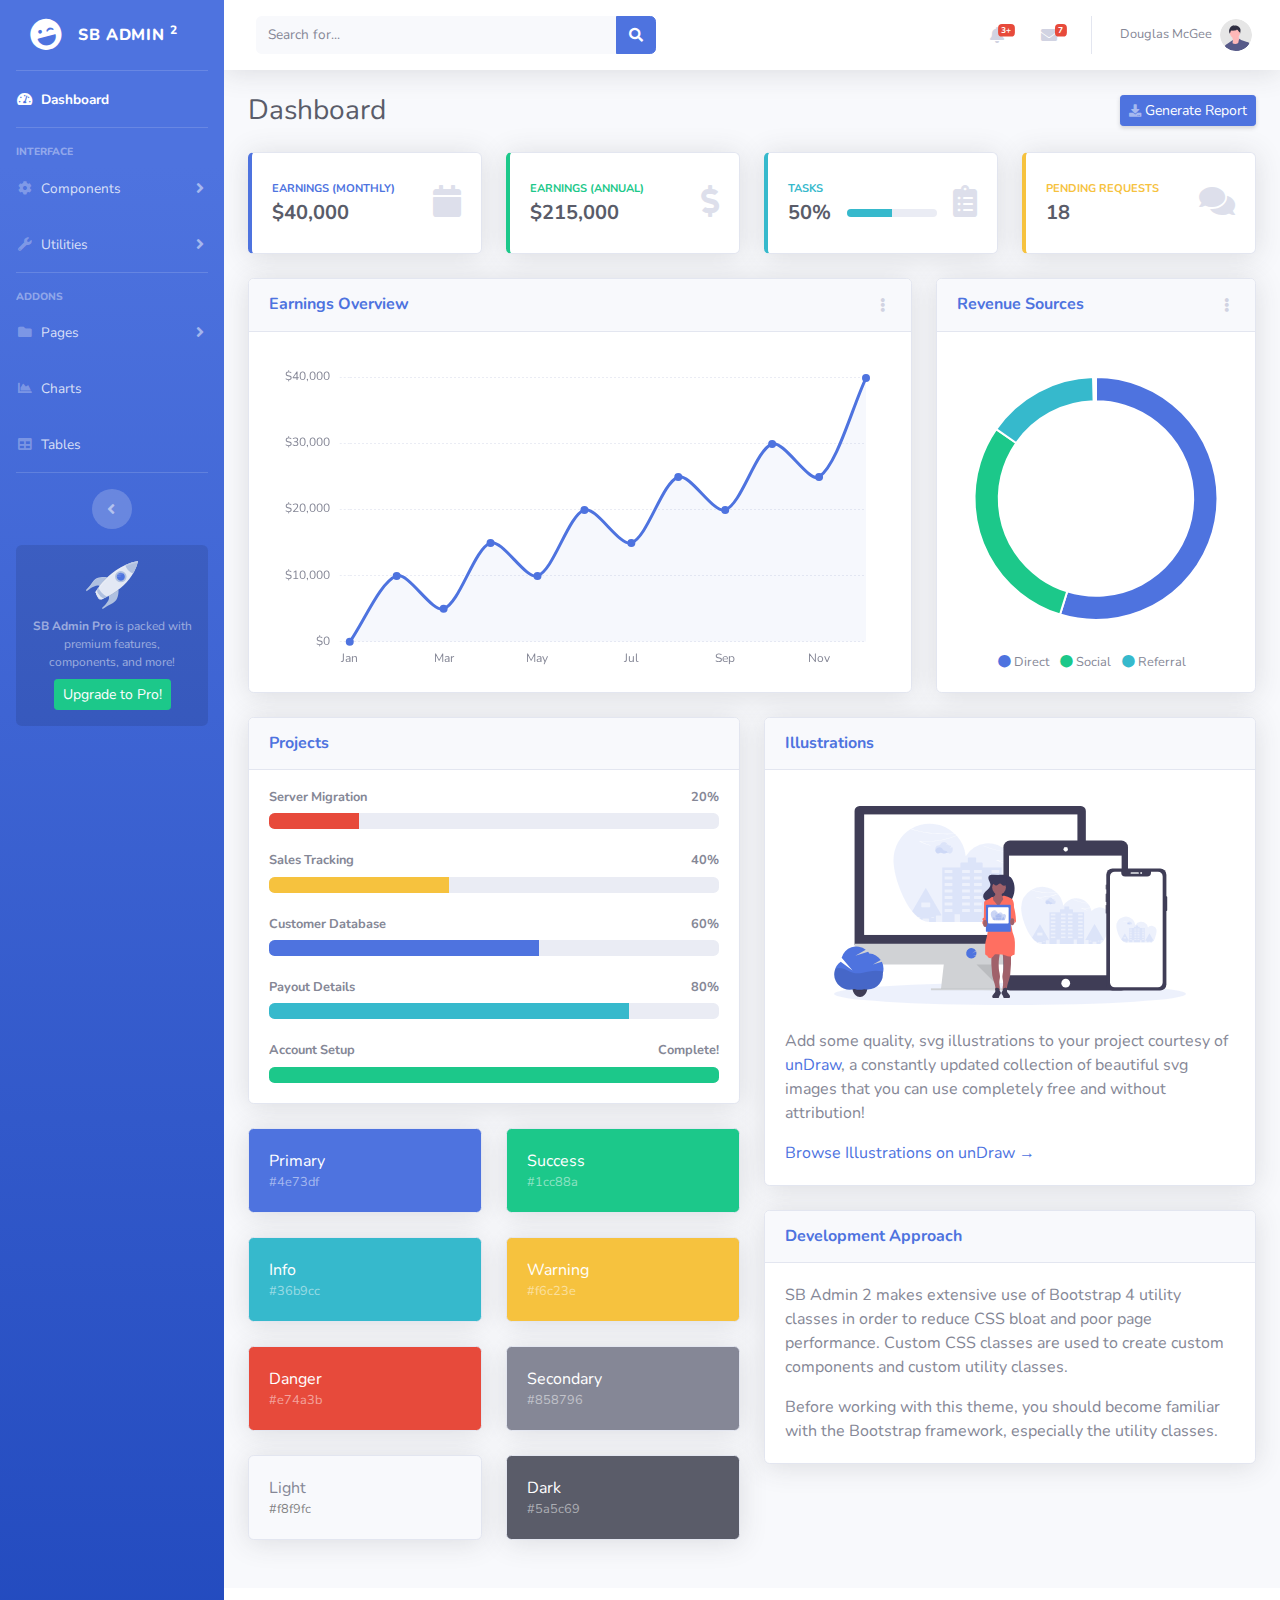
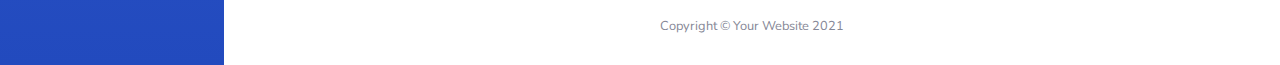
==== index.html @ 67a19951 "admin bhp" ====
<!DOCTYPE html>
<html lang="en">

<head>

    <meta charset="utf-8">
    <meta http-equiv="X-UA-Compatible" content="IE=edge">
    <meta name="viewport" content="width=device-width, initial-scale=1, shrink-to-fit=no">
    <meta name="description" content="">
    <meta name="author" content="">

    <title>Admin BHP - Dashboard</title>

    <!-- Custom fonts for this template-->
    <link href="vendor/fontawesome-free/css/all.min.css" rel="stylesheet" type="text/css">
    <link
        href="https://fonts.googleapis.com/css?family=Nunito:200,200i,300,300i,400,400i,600,600i,700,700i,800,800i,900,900i"
        rel="stylesheet">

    <!-- Custom styles for this template-->
    <link href="css/sb-admin-2.min.css" rel="stylesheet">

</head>

<body id="page-top">

    <!-- Page Wrapper -->
    <div id="wrapper">

        <!-- Sidebar -->
        <ul class="navbar-nav bg-gradient-primary sidebar sidebar-dark accordion" id="accordionSidebar">

            <!-- Sidebar - Brand -->
            <a class="sidebar-brand d-flex align-items-center justify-content-center" href="index.html">
                <div class="sidebar-brand-icon rotate-n-15">
                    <i class="fas fa-laugh-wink"></i>
                </div>
                <div class="sidebar-brand-text mx-3">SB Admin <sup>2</sup></div>
            </a>

            <!-- Divider -->
            <hr class="sidebar-divider my-0">

            <!-- Nav Item - Dashboard -->
            <li class="nav-item active">
                <a class="nav-link" href="index.html">
                    <i class="fas fa-fw fa-tachometer-alt"></i>
                    <span>Dashboard</span></a>
            </li>

            <!-- Divider -->
            <hr class="sidebar-divider">

            <!-- Heading -->
            <div class="sidebar-heading">
                Interface
            </div>

            <!-- Nav Item - Pages Collapse Menu -->
            <li class="nav-item">
                <a class="nav-link collapsed" href="#" data-toggle="collapse" data-target="#collapseTwo"
                    aria-expanded="true" aria-controls="collapseTwo">
                    <i class="fas fa-fw fa-cog"></i>
                    <span>Components</span>
                </a>
                <div id="collapseTwo" class="collapse" aria-labelledby="headingTwo" data-parent="#accordionSidebar">
                    <div class="bg-white py-2 collapse-inner rounded">
                        <h6 class="collapse-header">Custom Components:</h6>
                        <a class="collapse-item" href="buttons.html">Buttons</a>
                        <a class="collapse-item" href="cards.html">Cards</a>
                    </div>
                </div>
            </li>

            <!-- Nav Item - Utilities Collapse Menu -->
            <li class="nav-item">
                <a class="nav-link collapsed" href="#" data-toggle="collapse" data-target="#collapseUtilities"
                    aria-expanded="true" aria-controls="collapseUtilities">
                    <i class="fas fa-fw fa-wrench"></i>
                    <span>Utilities</span>
                </a>
                <div id="collapseUtilities" class="collapse" aria-labelledby="headingUtilities"
                    data-parent="#accordionSidebar">
                    <div class="bg-white py-2 collapse-inner rounded">
                        <h6 class="collapse-header">Custom Utilities:</h6>
                        <a class="collapse-item" href="utilities-color.html">Colors</a>
                        <a class="collapse-item" href="utilities-border.html">Borders</a>
                        <a class="collapse-item" href="utilities-animation.html">Animations</a>
                        <a class="collapse-item" href="utilities-other.html">Other</a>
                    </div>
                </div>
            </li>

            <!-- Divider -->
            <hr class="sidebar-divider">

            <!-- Heading -->
            <div class="sidebar-heading">
                Addons
            </div>

            <!-- Nav Item - Pages Collapse Menu -->
            <li class="nav-item">
                <a class="nav-link collapsed" href="#" data-toggle="collapse" data-target="#collapsePages"
                    aria-expanded="true" aria-controls="collapsePages">
                    <i class="fas fa-fw fa-folder"></i>
                    <span>Pages</span>
                </a>
                <div id="collapsePages" class="collapse" aria-labelledby="headingPages" data-parent="#accordionSidebar">
                    <div class="bg-white py-2 collapse-inner rounded">
                        <h6 class="collapse-header">Login Screens:</h6>
                        <a class="collapse-item" href="login.html">Login</a>
                        <a class="collapse-item" href="register.html">Register</a>
                        <a class="collapse-item" href="forgot-password.html">Forgot Password</a>
                        <div class="collapse-divider"></div>
                        <h6 class="collapse-header">Other Pages:</h6>
                        <a class="collapse-item" href="404.html">404 Page</a>
                        <a class="collapse-item" href="blank.html">Blank Page</a>
                    </div>
                </div>
            </li>

            <!-- Nav Item - Charts -->
            <li class="nav-item">
                <a class="nav-link" href="charts.html">
                    <i class="fas fa-fw fa-chart-area"></i>
                    <span>Charts</span></a>
            </li>

            <!-- Nav Item - Tables -->
            <li class="nav-item">
                <a class="nav-link" href="tables.html">
                    <i class="fas fa-fw fa-table"></i>
                    <span>Tables</span></a>
            </li>

            <!-- Divider -->
            <hr class="sidebar-divider d-none d-md-block">

            <!-- Sidebar Toggler (Sidebar) -->
            <div class="text-center d-none d-md-inline">
                <button class="rounded-circle border-0" id="sidebarToggle"></button>
            </div>

            <!-- Sidebar Message -->
            <div class="sidebar-card d-none d-lg-flex">
                <img class="sidebar-card-illustration mb-2" src="img/undraw_rocket.svg" alt="...">
                <p class="text-center mb-2"><strong>SB Admin Pro</strong> is packed with premium features, components, and more!</p>
                <a class="btn btn-success btn-sm" href="https://startbootstrap.com/theme/sb-admin-pro">Upgrade to Pro!</a>
            </div>

        </ul>
        <!-- End of Sidebar -->

        <!-- Content Wrapper -->
        <div id="content-wrapper" class="d-flex flex-column">

            <!-- Main Content -->
            <div id="content">

                <!-- Topbar -->
                <nav class="navbar navbar-expand navbar-light bg-white topbar mb-4 static-top shadow">

                    <!-- Sidebar Toggle (Topbar) -->
                    <button id="sidebarToggleTop" class="btn btn-link d-md-none rounded-circle mr-3">
                        <i class="fa fa-bars"></i>
                    </button>

                    <!-- Topbar Search -->
                    <form
                        class="d-none d-sm-inline-block form-inline mr-auto ml-md-3 my-2 my-md-0 mw-100 navbar-search">
                        <div class="input-group">
                            <input type="text" class="form-control bg-light border-0 small" placeholder="Search for..."
                                aria-label="Search" aria-describedby="basic-addon2">
                            <div class="input-group-append">
                                <button class="btn btn-primary" type="button">
                                    <i class="fas fa-search fa-sm"></i>
                                </button>
                            </div>
                        </div>
                    </form>

                    <!-- Topbar Navbar -->
                    <ul class="navbar-nav ml-auto">

                        <!-- Nav Item - Search Dropdown (Visible Only XS) -->
                        <li class="nav-item dropdown no-arrow d-sm-none">
                            <a class="nav-link dropdown-toggle" href="#" id="searchDropdown" role="button"
                                data-toggle="dropdown" aria-haspopup="true" aria-expanded="false">
                                <i class="fas fa-search fa-fw"></i>
                            </a>
                            <!-- Dropdown - Messages -->
                            <div class="dropdown-menu dropdown-menu-right p-3 shadow animated--grow-in"
                                aria-labelledby="searchDropdown">
                                <form class="form-inline mr-auto w-100 navbar-search">
                                    <div class="input-group">
                                        <input type="text" class="form-control bg-light border-0 small"
                                            placeholder="Search for..." aria-label="Search"
                                            aria-describedby="basic-addon2">
                                        <div class="input-group-append">
                                            <button class="btn btn-primary" type="button">
                                                <i class="fas fa-search fa-sm"></i>
                                            </button>
                                        </div>
                                    </div>
                                </form>
                            </div>
                        </li>

                        <!-- Nav Item - Alerts -->
                        <li class="nav-item dropdown no-arrow mx-1">
                            <a class="nav-link dropdown-toggle" href="#" id="alertsDropdown" role="button"
                                data-toggle="dropdown" aria-haspopup="true" aria-expanded="false">
                                <i class="fas fa-bell fa-fw"></i>
                                <!-- Counter - Alerts -->
                                <span class="badge badge-danger badge-counter">3+</span>
                            </a>
                            <!-- Dropdown - Alerts -->
                            <div class="dropdown-list dropdown-menu dropdown-menu-right shadow animated--grow-in"
                                aria-labelledby="alertsDropdown">
                                <h6 class="dropdown-header">
                                    Alerts Center
                                </h6>
                                <a class="dropdown-item d-flex align-items-center" href="#">
                                    <div class="mr-3">
                                        <div class="icon-circle bg-primary">
                                            <i class="fas fa-file-alt text-white"></i>
                                        </div>
                                    </div>
                                    <div>
                                        <div class="small text-gray-500">December 12, 2019</div>
                                        <span class="font-weight-bold">A new monthly report is ready to download!</span>
                                    </div>
                                </a>
                                <a class="dropdown-item d-flex align-items-center" href="#">
                                    <div class="mr-3">
                                        <div class="icon-circle bg-success">
                                            <i class="fas fa-donate text-white"></i>
                                        </div>
                                    </div>
                                    <div>
                                        <div class="small text-gray-500">December 7, 2019</div>
                                        $290.29 has been deposited into your account!
                                    </div>
                                </a>
                                <a class="dropdown-item d-flex align-items-center" href="#">
                                    <div class="mr-3">
                                        <div class="icon-circle bg-warning">
                                            <i class="fas fa-exclamation-triangle text-white"></i>
                                        </div>
                                    </div>
                                    <div>
                                        <div class="small text-gray-500">December 2, 2019</div>
                                        Spending Alert: We've noticed unusually high spending for your account.
                                    </div>
                                </a>
                                <a class="dropdown-item text-center small text-gray-500" href="#">Show All Alerts</a>
                            </div>
                        </li>

                        <!-- Nav Item - Messages -->
                        <li class="nav-item dropdown no-arrow mx-1">
                            <a class="nav-link dropdown-toggle" href="#" id="messagesDropdown" role="button"
                                data-toggle="dropdown" aria-haspopup="true" aria-expanded="false">
                                <i class="fas fa-envelope fa-fw"></i>
                                <!-- Counter - Messages -->
                                <span class="badge badge-danger badge-counter">7</span>
                            </a>
                            <!-- Dropdown - Messages -->
                            <div class="dropdown-list dropdown-menu dropdown-menu-right shadow animated--grow-in"
                                aria-labelledby="messagesDropdown">
                                <h6 class="dropdown-header">
                                    Message Center
                                </h6>
                                <a class="dropdown-item d-flex align-items-center" href="#">
                                    <div class="dropdown-list-image mr-3">
                                        <img class="rounded-circle" src="img/undraw_profile_1.svg"
                                            alt="...">
                                        <div class="status-indicator bg-success"></div>
                                    </div>
                                    <div class="font-weight-bold">
                                        <div class="text-truncate">Hi there! I am wondering if you can help me with a
                                            problem I've been having.</div>
                                        <div class="small text-gray-500">Emily Fowler · 58m</div>
                                    </div>
                                </a>
                                <a class="dropdown-item d-flex align-items-center" href="#">
                                    <div class="dropdown-list-image mr-3">
                                        <img class="rounded-circle" src="img/undraw_profile_2.svg"
                                            alt="...">
                                        <div class="status-indicator"></div>
                                    </div>
                                    <div>
                                        <div class="text-truncate">I have the photos that you ordered last month, how
                                            would you like them sent to you?</div>
                                        <div class="small text-gray-500">Jae Chun · 1d</div>
                                    </div>
                                </a>
                                <a class="dropdown-item d-flex align-items-center" href="#">
                                    <div class="dropdown-list-image mr-3">
                                        <img class="rounded-circle" src="img/undraw_profile_3.svg"
                                            alt="...">
                                        <div class="status-indicator bg-warning"></div>
                                    </div>
                                    <div>
                                        <div class="text-truncate">Last month's report looks great, I am very happy with
                                            the progress so far, keep up the good work!</div>
                                        <div class="small text-gray-500">Morgan Alvarez · 2d</div>
                                    </div>
                                </a>
                                <a class="dropdown-item d-flex align-items-center" href="#">
                                    <div class="dropdown-list-image mr-3">
                                        <img class="rounded-circle" src="https://source.unsplash.com/Mv9hjnEUHR4/60x60"
                                            alt="...">
                                        <div class="status-indicator bg-success"></div>
                                    </div>
                                    <div>
                                        <div class="text-truncate">Am I a good boy? The reason I ask is because someone
                                            told me that people say this to all dogs, even if they aren't good...</div>
                                        <div class="small text-gray-500">Chicken the Dog · 2w</div>
                                    </div>
                                </a>
                                <a class="dropdown-item text-center small text-gray-500" href="#">Read More Messages</a>
                            </div>
                        </li>

                        <div class="topbar-divider d-none d-sm-block"></div>

                        <!-- Nav Item - User Information -->
                        <li class="nav-item dropdown no-arrow">
                            <a class="nav-link dropdown-toggle" href="#" id="userDropdown" role="button"
                                data-toggle="dropdown" aria-haspopup="true" aria-expanded="false">
                                <span class="mr-2 d-none d-lg-inline text-gray-600 small">Douglas McGee</span>
                                <img class="img-profile rounded-circle"
                                    src="img/undraw_profile.svg">
                            </a>
                            <!-- Dropdown - User Information -->
                            <div class="dropdown-menu dropdown-menu-right shadow animated--grow-in"
                                aria-labelledby="userDropdown">
                                <a class="dropdown-item" href="#">
                                    <i class="fas fa-user fa-sm fa-fw mr-2 text-gray-400"></i>
                                    Profile
                                </a>
                                <a class="dropdown-item" href="#">
                                    <i class="fas fa-cogs fa-sm fa-fw mr-2 text-gray-400"></i>
                                    Settings
                                </a>
                                <a class="dropdown-item" href="#">
                                    <i class="fas fa-list fa-sm fa-fw mr-2 text-gray-400"></i>
                                    Activity Log
                                </a>
                                <div class="dropdown-divider"></div>
                                <a class="dropdown-item" href="#" data-toggle="modal" data-target="#logoutModal">
                                    <i class="fas fa-sign-out-alt fa-sm fa-fw mr-2 text-gray-400"></i>
                                    Logout
                                </a>
                            </div>
                        </li>

                    </ul>

                </nav>
                <!-- End of Topbar -->

                <!-- Begin Page Content -->
                <div class="container-fluid">

                    <!-- Page Heading -->
                    <div class="d-sm-flex align-items-center justify-content-between mb-4">
                        <h1 class="h3 mb-0 text-gray-800">Dashboard</h1>
                        <a href="#" class="d-none d-sm-inline-block btn btn-sm btn-primary shadow-sm"><i
                                class="fas fa-download fa-sm text-white-50"></i> Generate Report</a>
                    </div>

                    <!-- Content Row -->
                    <div class="row">

                        <!-- Earnings (Monthly) Card Example -->
                        <div class="col-xl-3 col-md-6 mb-4">
                            <div class="card border-left-primary shadow h-100 py-2">
                                <div class="card-body">
                                    <div class="row no-gutters align-items-center">
                                        <div class="col mr-2">
                                            <div class="text-xs font-weight-bold text-primary text-uppercase mb-1">
                                                Earnings (Monthly)</div>
                                            <div class="h5 mb-0 font-weight-bold text-gray-800">$40,000</div>
                                        </div>
                                        <div class="col-auto">
                                            <i class="fas fa-calendar fa-2x text-gray-300"></i>
                                        </div>
                                    </div>
                                </div>
                            </div>
                        </div>

                        <!-- Earnings (Monthly) Card Example -->
                        <div class="col-xl-3 col-md-6 mb-4">
                            <div class="card border-left-success shadow h-100 py-2">
                                <div class="card-body">
                                    <div class="row no-gutters align-items-center">
                                        <div class="col mr-2">
                                            <div class="text-xs font-weight-bold text-success text-uppercase mb-1">
                                                Earnings (Annual)</div>
                                            <div class="h5 mb-0 font-weight-bold text-gray-800">$215,000</div>
                                        </div>
                                        <div class="col-auto">
                                            <i class="fas fa-dollar-sign fa-2x text-gray-300"></i>
                                        </div>
                                    </div>
                                </div>
                            </div>
                        </div>

                        <!-- Earnings (Monthly) Card Example -->
                        <div class="col-xl-3 col-md-6 mb-4">
                            <div class="card border-left-info shadow h-100 py-2">
                                <div class="card-body">
                                    <div class="row no-gutters align-items-center">
                                        <div class="col mr-2">
                                            <div class="text-xs font-weight-bold text-info text-uppercase mb-1">Tasks
                                            </div>
                                            <div class="row no-gutters align-items-center">
                                                <div class="col-auto">
                                                    <div class="h5 mb-0 mr-3 font-weight-bold text-gray-800">50%</div>
                                                </div>
                                                <div class="col">
                                                    <div class="progress progress-sm mr-2">
                                                        <div class="progress-bar bg-info" role="progressbar"
                                                            style="width: 50%" aria-valuenow="50" aria-valuemin="0"
                                                            aria-valuemax="100"></div>
                                                    </div>
                                                </div>
                                            </div>
                                        </div>
                                        <div class="col-auto">
                                            <i class="fas fa-clipboard-list fa-2x text-gray-300"></i>
                                        </div>
                                    </div>
                                </div>
                            </div>
                        </div>

                        <!-- Pending Requests Card Example -->
                        <div class="col-xl-3 col-md-6 mb-4">
                            <div class="card border-left-warning shadow h-100 py-2">
                                <div class="card-body">
                                    <div class="row no-gutters align-items-center">
                                        <div class="col mr-2">
                                            <div class="text-xs font-weight-bold text-warning text-uppercase mb-1">
                                                Pending Requests</div>
                                            <div class="h5 mb-0 font-weight-bold text-gray-800">18</div>
                                        </div>
                                        <div class="col-auto">
                                            <i class="fas fa-comments fa-2x text-gray-300"></i>
                                        </div>
                                    </div>
                                </div>
                            </div>
                        </div>
                    </div>

                    <!-- Content Row -->

                    <div class="row">

                        <!-- Area Chart -->
                        <div class="col-xl-8 col-lg-7">
                            <div class="card shadow mb-4">
                                <!-- Card Header - Dropdown -->
                                <div
                                    class="card-header py-3 d-flex flex-row align-items-center justify-content-between">
                                    <h6 class="m-0 font-weight-bold text-primary">Earnings Overview</h6>
                                    <div class="dropdown no-arrow">
                                        <a class="dropdown-toggle" href="#" role="button" id="dropdownMenuLink"
                                            data-toggle="dropdown" aria-haspopup="true" aria-expanded="false">
                                            <i class="fas fa-ellipsis-v fa-sm fa-fw text-gray-400"></i>
                                        </a>
                                        <div class="dropdown-menu dropdown-menu-right shadow animated--fade-in"
                                            aria-labelledby="dropdownMenuLink">
                                            <div class="dropdown-header">Dropdown Header:</div>
                                            <a class="dropdown-item" href="#">Action</a>
                                            <a class="dropdown-item" href="#">Another action</a>
                                            <div class="dropdown-divider"></div>
                                            <a class="dropdown-item" href="#">Something else here</a>
                                        </div>
                                    </div>
                                </div>
                                <!-- Card Body -->
                                <div class="card-body">
                                    <div class="chart-area">
                                        <canvas id="myAreaChart"></canvas>
                                    </div>
                                </div>
                            </div>
                        </div>

                        <!-- Pie Chart -->
                        <div class="col-xl-4 col-lg-5">
                            <div class="card shadow mb-4">
                                <!-- Card Header - Dropdown -->
                                <div
                                    class="card-header py-3 d-flex flex-row align-items-center justify-content-between">
                                    <h6 class="m-0 font-weight-bold text-primary">Revenue Sources</h6>
                                    <div class="dropdown no-arrow">
                                        <a class="dropdown-toggle" href="#" role="button" id="dropdownMenuLink"
                                            data-toggle="dropdown" aria-haspopup="true" aria-expanded="false">
                                            <i class="fas fa-ellipsis-v fa-sm fa-fw text-gray-400"></i>
                                        </a>
                                        <div class="dropdown-menu dropdown-menu-right shadow animated--fade-in"
                                            aria-labelledby="dropdownMenuLink">
                                            <div class="dropdown-header">Dropdown Header:</div>
                                            <a class="dropdown-item" href="#">Action</a>
                                            <a class="dropdown-item" href="#">Another action</a>
                                            <div class="dropdown-divider"></div>
                                            <a class="dropdown-item" href="#">Something else here</a>
                                        </div>
                                    </div>
                                </div>
                                <!-- Card Body -->
                                <div class="card-body">
                                    <div class="chart-pie pt-4 pb-2">
                                        <canvas id="myPieChart"></canvas>
                                    </div>
                                    <div class="mt-4 text-center small">
                                        <span class="mr-2">
                                            <i class="fas fa-circle text-primary"></i> Direct
                                        </span>
                                        <span class="mr-2">
                                            <i class="fas fa-circle text-success"></i> Social
                                        </span>
                                        <span class="mr-2">
                                            <i class="fas fa-circle text-info"></i> Referral
                                        </span>
                                    </div>
                                </div>
                            </div>
                        </div>
                    </div>

                    <!-- Content Row -->
                    <div class="row">

                        <!-- Content Column -->
                        <div class="col-lg-6 mb-4">

                            <!-- Project Card Example -->
                            <div class="card shadow mb-4">
                                <div class="card-header py-3">
                                    <h6 class="m-0 font-weight-bold text-primary">Projects</h6>
                                </div>
                                <div class="card-body">
                                    <h4 class="small font-weight-bold">Server Migration <span
                                            class="float-right">20%</span></h4>
                                    <div class="progress mb-4">
                                        <div class="progress-bar bg-danger" role="progressbar" style="width: 20%"
                                            aria-valuenow="20" aria-valuemin="0" aria-valuemax="100"></div>
                                    </div>
                                    <h4 class="small font-weight-bold">Sales Tracking <span
                                            class="float-right">40%</span></h4>
                                    <div class="progress mb-4">
                                        <div class="progress-bar bg-warning" role="progressbar" style="width: 40%"
                                            aria-valuenow="40" aria-valuemin="0" aria-valuemax="100"></div>
                                    </div>
                                    <h4 class="small font-weight-bold">Customer Database <span
                                            class="float-right">60%</span></h4>
                                    <div class="progress mb-4">
                                        <div class="progress-bar" role="progressbar" style="width: 60%"
                                            aria-valuenow="60" aria-valuemin="0" aria-valuemax="100"></div>
                                    </div>
                                    <h4 class="small font-weight-bold">Payout Details <span
                                            class="float-right">80%</span></h4>
                                    <div class="progress mb-4">
                                        <div class="progress-bar bg-info" role="progressbar" style="width: 80%"
                                            aria-valuenow="80" aria-valuemin="0" aria-valuemax="100"></div>
                                    </div>
                                    <h4 class="small font-weight-bold">Account Setup <span
                                            class="float-right">Complete!</span></h4>
                                    <div class="progress">
                                        <div class="progress-bar bg-success" role="progressbar" style="width: 100%"
                                            aria-valuenow="100" aria-valuemin="0" aria-valuemax="100"></div>
                                    </div>
                                </div>
                            </div>

                            <!-- Color System -->
                            <div class="row">
                                <div class="col-lg-6 mb-4">
                                    <div class="card bg-primary text-white shadow">
                                        <div class="card-body">
                                            Primary
                                            <div class="text-white-50 small">#4e73df</div>
                                        </div>
                                    </div>
                                </div>
                                <div class="col-lg-6 mb-4">
                                    <div class="card bg-success text-white shadow">
                                        <div class="card-body">
                                            Success
                                            <div class="text-white-50 small">#1cc88a</div>
                                        </div>
                                    </div>
                                </div>
                                <div class="col-lg-6 mb-4">
                                    <div class="card bg-info text-white shadow">
                                        <div class="card-body">
                                            Info
                                            <div class="text-white-50 small">#36b9cc</div>
                                        </div>
                                    </div>
                                </div>
                                <div class="col-lg-6 mb-4">
                                    <div class="card bg-warning text-white shadow">
                                        <div class="card-body">
                                            Warning
                                            <div class="text-white-50 small">#f6c23e</div>
                                        </div>
                                    </div>
                                </div>
                                <div class="col-lg-6 mb-4">
                                    <div class="card bg-danger text-white shadow">
                                        <div class="card-body">
                                            Danger
                                            <div class="text-white-50 small">#e74a3b</div>
                                        </div>
                                    </div>
                                </div>
                                <div class="col-lg-6 mb-4">
                                    <div class="card bg-secondary text-white shadow">
                                        <div class="card-body">
                                            Secondary
                                            <div class="text-white-50 small">#858796</div>
                                        </div>
                                    </div>
                                </div>
                                <div class="col-lg-6 mb-4">
                                    <div class="card bg-light text-black shadow">
                                        <div class="card-body">
                                            Light
                                            <div class="text-black-50 small">#f8f9fc</div>
                                        </div>
                                    </div>
                                </div>
                                <div class="col-lg-6 mb-4">
                                    <div class="card bg-dark text-white shadow">
                                        <div class="card-body">
                                            Dark
                                            <div class="text-white-50 small">#5a5c69</div>
                                        </div>
                                    </div>
                                </div>
                            </div>

                        </div>

                        <div class="col-lg-6 mb-4">

                            <!-- Illustrations -->
                            <div class="card shadow mb-4">
                                <div class="card-header py-3">
                                    <h6 class="m-0 font-weight-bold text-primary">Illustrations</h6>
                                </div>
                                <div class="card-body">
                                    <div class="text-center">
                                        <img class="img-fluid px-3 px-sm-4 mt-3 mb-4" style="width: 25rem;"
                                            src="img/undraw_posting_photo.svg" alt="...">
                                    </div>
                                    <p>Add some quality, svg illustrations to your project courtesy of <a
                                            target="_blank" rel="nofollow" href="https://undraw.co/">unDraw</a>, a
                                        constantly updated collection of beautiful svg images that you can use
                                        completely free and without attribution!</p>
                                    <a target="_blank" rel="nofollow" href="https://undraw.co/">Browse Illustrations on
                                        unDraw &rarr;</a>
                                </div>
                            </div>

                            <!-- Approach -->
                            <div class="card shadow mb-4">
                                <div class="card-header py-3">
                                    <h6 class="m-0 font-weight-bold text-primary">Development Approach</h6>
                                </div>
                                <div class="card-body">
                                    <p>SB Admin 2 makes extensive use of Bootstrap 4 utility classes in order to reduce
                                        CSS bloat and poor page performance. Custom CSS classes are used to create
                                        custom components and custom utility classes.</p>
                                    <p class="mb-0">Before working with this theme, you should become familiar with the
                                        Bootstrap framework, especially the utility classes.</p>
                                </div>
                            </div>

                        </div>
                    </div>

                </div>
                <!-- /.container-fluid -->

            </div>
            <!-- End of Main Content -->

            <!-- Footer -->
            <footer class="sticky-footer bg-white">
                <div class="container my-auto">
                    <div class="copyright text-center my-auto">
                        <span>Copyright &copy; Your Website 2021</span>
                    </div>
                </div>
            </footer>
            <!-- End of Footer -->

        </div>
        <!-- End of Content Wrapper -->

    </div>
    <!-- End of Page Wrapper -->

    <!-- Scroll to Top Button-->
    <a class="scroll-to-top rounded" href="#page-top">
        <i class="fas fa-angle-up"></i>
    </a>

    <!-- Logout Modal-->
    <div class="modal fade" id="logoutModal" tabindex="-1" role="dialog" aria-labelledby="exampleModalLabel"
        aria-hidden="true">
        <div class="modal-dialog" role="document">
            <div class="modal-content">
                <div class="modal-header">
                    <h5 class="modal-title" id="exampleModalLabel">Ready to Leave?</h5>
                    <button class="close" type="button" data-dismiss="modal" aria-label="Close">
                        <span aria-hidden="true">×</span>
                    </button>
                </div>
                <div class="modal-body">Select "Logout" below if you are ready to end your current session.</div>
                <div class="modal-footer">
                    <button class="btn btn-secondary" type="button" data-dismiss="modal">Cancel</button>
                    <a class="btn btn-primary" href="login.html">Logout</a>
                </div>
            </div>
        </div>
    </div>

    <!-- Bootstrap core JavaScript-->
    <script src="vendor/jquery/jquery.min.js"></script>
    <script src="vendor/bootstrap/js/bootstrap.bundle.min.js"></script>

    <!-- Core plugin JavaScript-->
    <script src="vendor/jquery-easing/jquery.easing.min.js"></script>

    <!-- Custom scripts for all pages-->
    <script src="js/sb-admin-2.min.js"></script>

    <!-- Page level plugins -->
    <script src="vendor/chart.js/Chart.min.js"></script>

    <!-- Page level custom scripts -->
    <script src="js/demo/chart-area-demo.js"></script>
    <script src="js/demo/chart-pie-demo.js"></script>

</body>

</html>
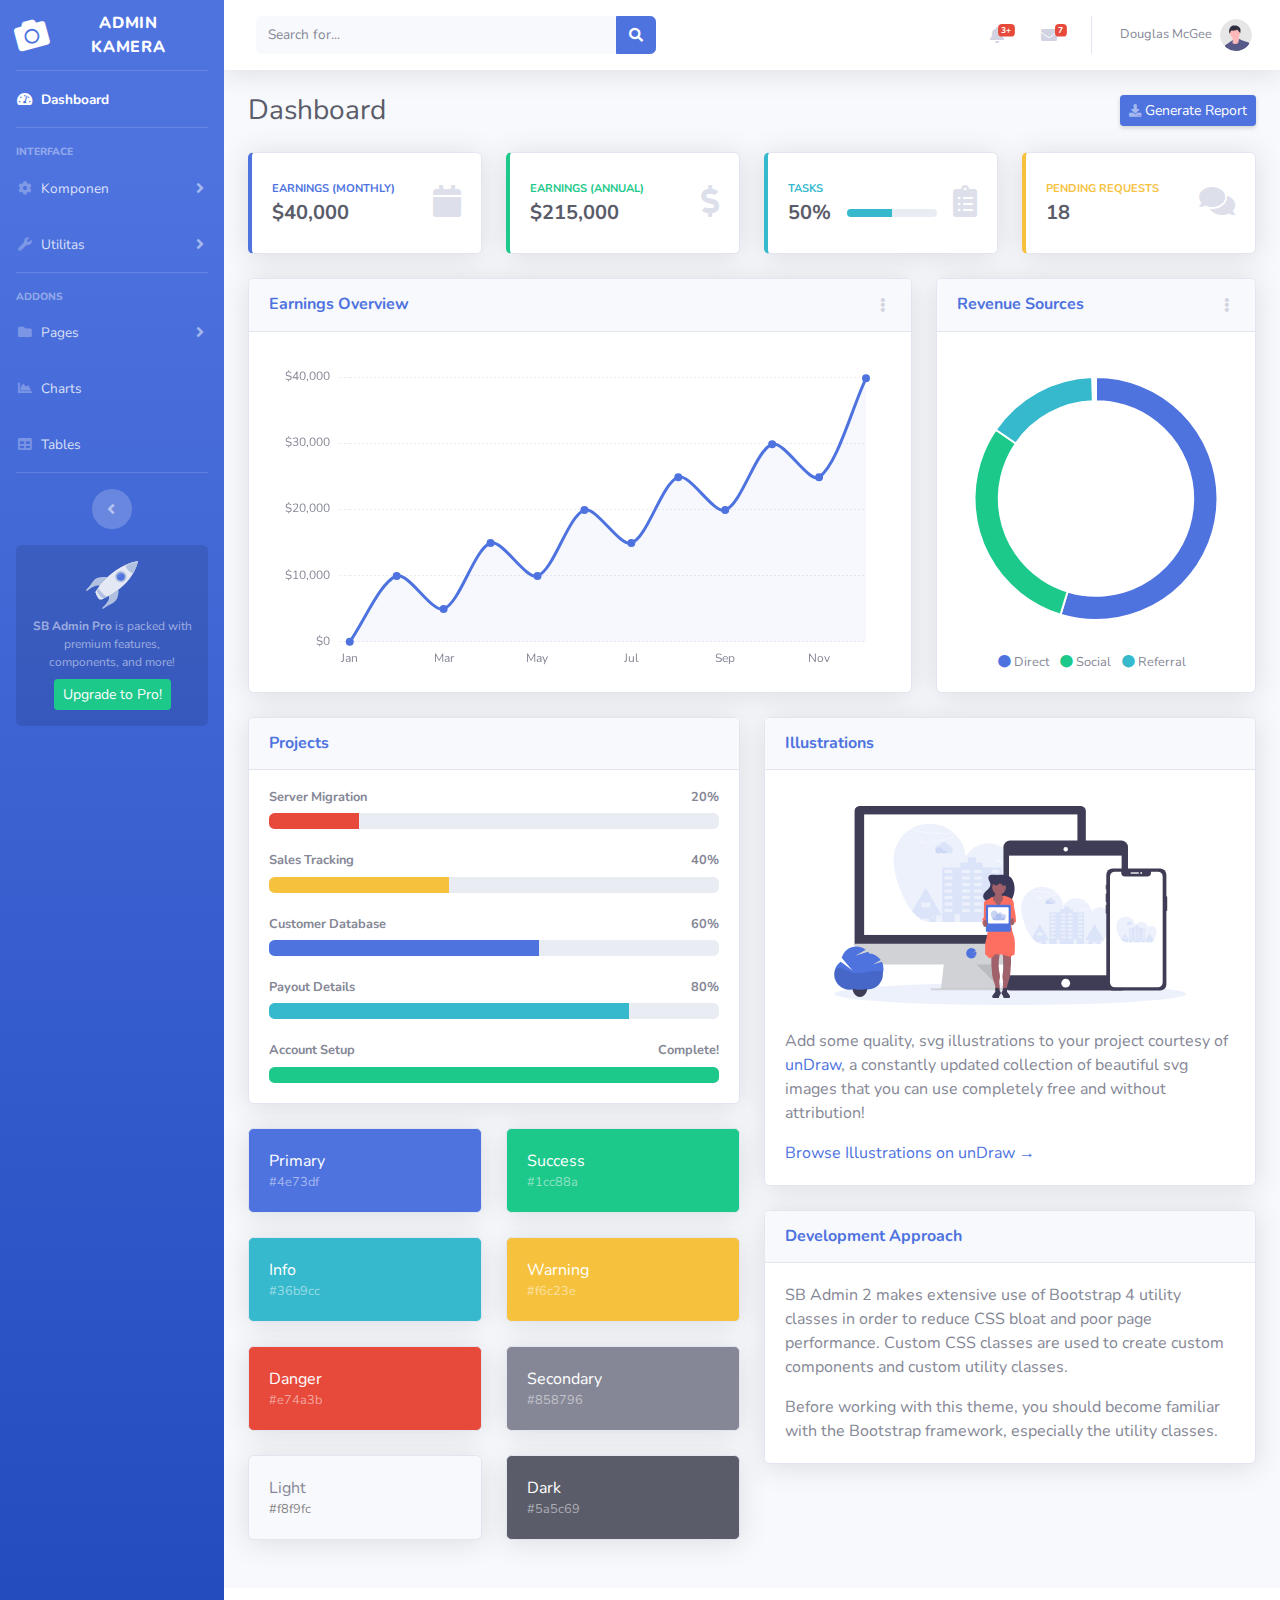
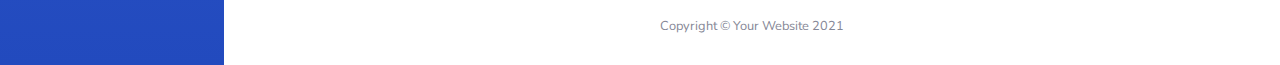
==== commit 897060bf: "test" ====
--- a/index.html
+++ b/index.html
@@ -6,18 +6,18 @@
     <meta charset="utf-8">
     <meta http-equiv="X-UA-Compatible" content="IE=edge">
     <meta name="viewport" content="width=device-width, initial-scale=1, shrink-to-fit=no">
-    <meta name="description" content="">
+    <meta name="description" content="Dashboard Admin Kamera">
     <meta name="author" content="">
 
     <title>Admin BHP - Dashboard</title>
 
-    <!-- Custom fonts for this template-->
+    <!-- Font khusus untuk template ini -->
     <link href="vendor/fontawesome-free/css/all.min.css" rel="stylesheet" type="text/css">
     <link
         href="https://fonts.googleapis.com/css?family=Nunito:200,200i,300,300i,400,400i,600,600i,700,700i,800,800i,900,900i"
         rel="stylesheet">
 
-    <!-- Custom styles for this template-->
+    <!-- Gaya khusus untuk template ini -->
     <link href="css/sb-admin-2.min.css" rel="stylesheet">
 
 </head>
@@ -30,15 +30,15 @@
         <!-- Sidebar -->
         <ul class="navbar-nav bg-gradient-primary sidebar sidebar-dark accordion" id="accordionSidebar">
 
-            <!-- Sidebar - Brand -->
+            <!-- Sidebar - Merek -->
             <a class="sidebar-brand d-flex align-items-center justify-content-center" href="index.html">
                 <div class="sidebar-brand-icon rotate-n-15">
-                    <i class="fas fa-laugh-wink"></i>
+                    <i class="fas fa-camera"></i>
                 </div>
-                <div class="sidebar-brand-text mx-3">SB Admin <sup>2</sup></div>
+                <div class="sidebar-brand-text mx-3">Admin Kamera</div>
             </a>
 
-            <!-- Divider -->
+            <!-- Pembatas -->
             <hr class="sidebar-divider my-0">
 
             <!-- Nav Item - Dashboard -->
@@ -61,13 +61,13 @@
                 <a class="nav-link collapsed" href="#" data-toggle="collapse" data-target="#collapseTwo"
                     aria-expanded="true" aria-controls="collapseTwo">
                     <i class="fas fa-fw fa-cog"></i>
-                    <span>Components</span>
+                    <span>Komponen</span>
                 </a>
                 <div id="collapseTwo" class="collapse" aria-labelledby="headingTwo" data-parent="#accordionSidebar">
                     <div class="bg-white py-2 collapse-inner rounded">
-                        <h6 class="collapse-header">Custom Components:</h6>
-                        <a class="collapse-item" href="buttons.html">Buttons</a>
-                        <a class="collapse-item" href="cards.html">Cards</a>
+                        <h6 class="collapse-header">Komponen Kustom:</h6>
+                        <a class="collapse-item" href="buttons.html">Tombol</a>
+                        <a class="collapse-item" href="cards.html">Kartu</a>
                     </div>
                 </div>
             </li>
@@ -75,18 +75,18 @@
             <!-- Nav Item - Utilities Collapse Menu -->
             <li class="nav-item">
                 <a class="nav-link collapsed" href="#" data-toggle="collapse" data-target="#collapseUtilities"
-                    aria-expanded="true" aria-controls="collapseUtilities">
-                    <i class="fas fa-fw fa-wrench"></i>
-                    <span>Utilities</span>
-                </a>
+                aria-expanded="true" aria-controls="collapseUtilities">
+                <i class="fas fa-fw fa-wrench"></i>
+                <span>Utilitas</span>
+            </a>
                 <div id="collapseUtilities" class="collapse" aria-labelledby="headingUtilities"
                     data-parent="#accordionSidebar">
                     <div class="bg-white py-2 collapse-inner rounded">
-                        <h6 class="collapse-header">Custom Utilities:</h6>
-                        <a class="collapse-item" href="utilities-color.html">Colors</a>
-                        <a class="collapse-item" href="utilities-border.html">Borders</a>
-                        <a class="collapse-item" href="utilities-animation.html">Animations</a>
-                        <a class="collapse-item" href="utilities-other.html">Other</a>
+                        <h6 class="collapse-header">Utilitas Kustom:</h6>
+                        <a class="collapse-item" href="utilities-color.html">Warna</a>
+                        <a class="collapse-item" href="utilities-border.html">Batas</a>
+                        <a class="collapse-item" href="utilities-animation.html">Animasi</a>
+                        <a class="collapse-item" href="utilities-other.html">Lainnya</a>
                     </div>
                 </div>
             </li>
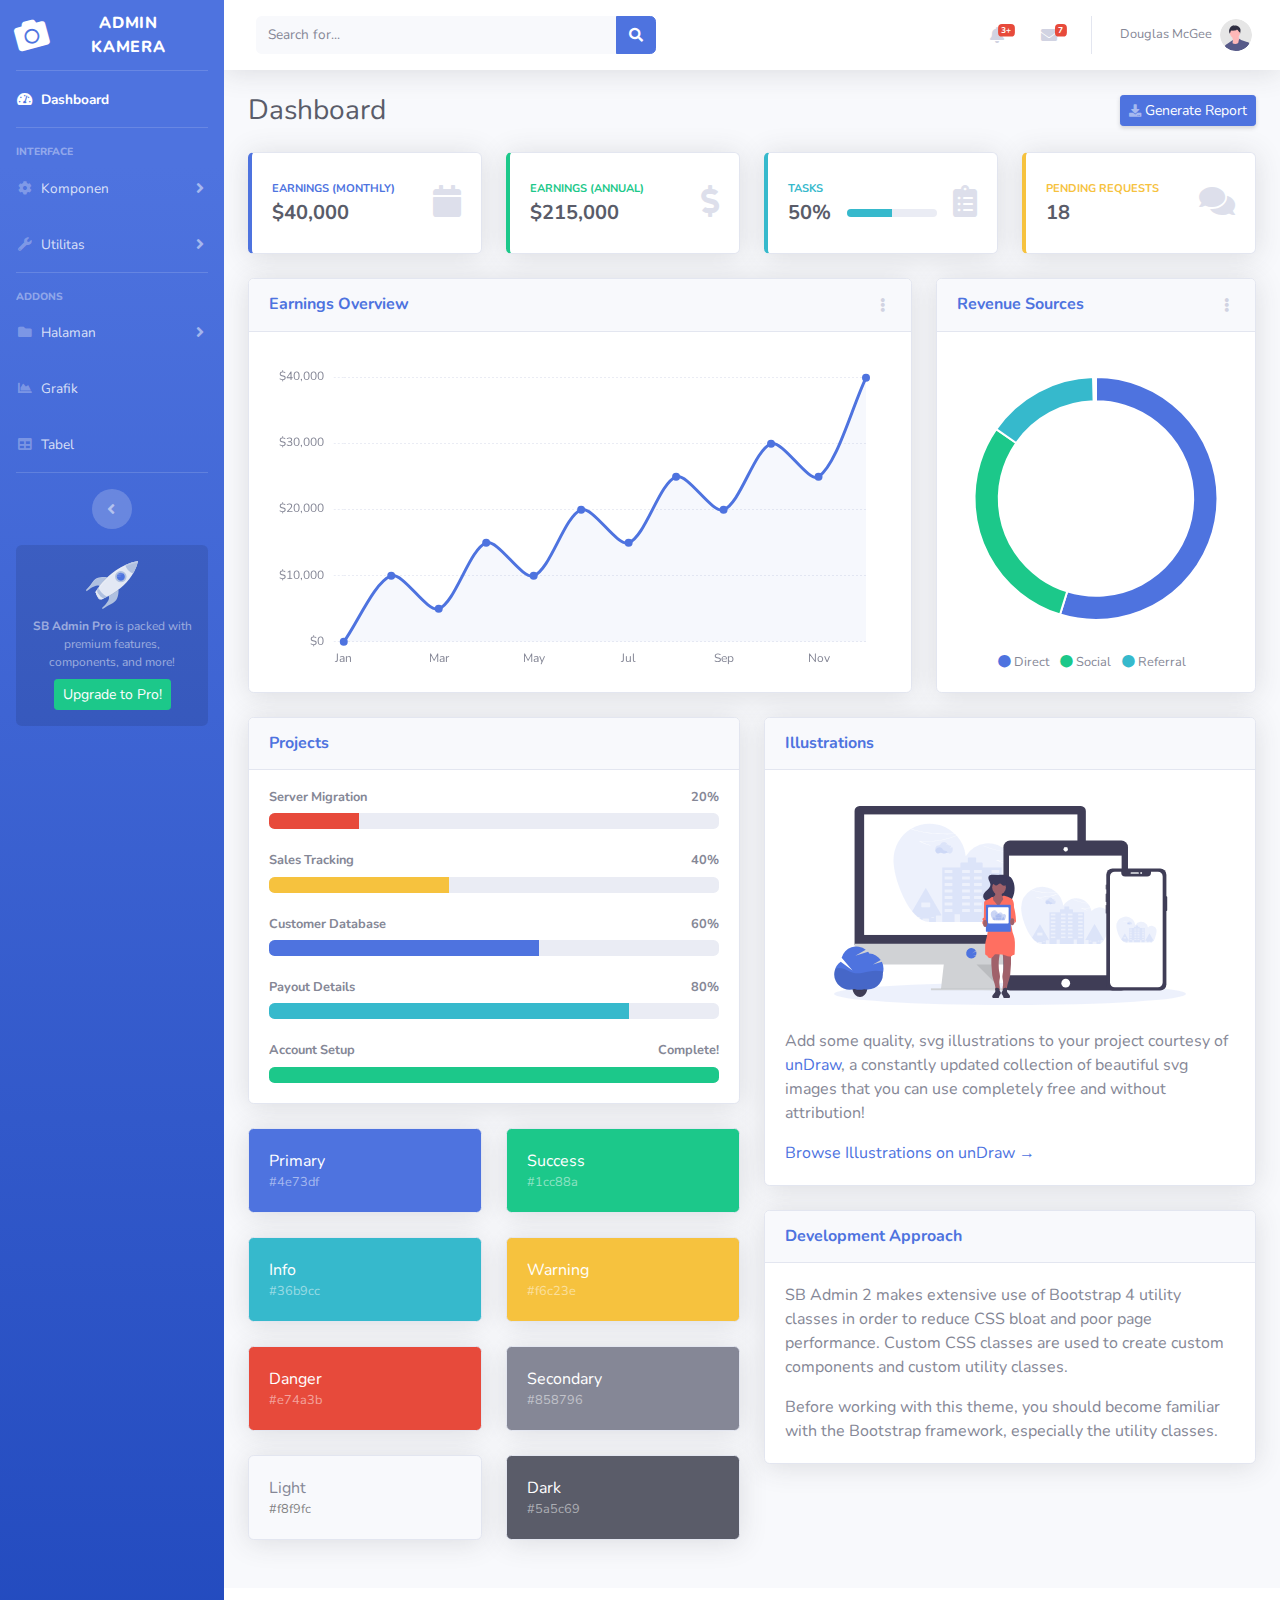
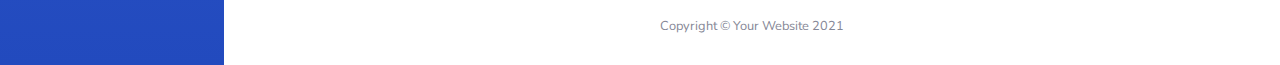
==== commit 349ce331: "test" ====
--- a/index.html
+++ b/index.html
@@ -99,48 +99,49 @@
                 Addons
             </div>
 
-            <!-- Nav Item - Pages Collapse Menu -->
-            <li class="nav-item">
-                <a class="nav-link collapsed" href="#" data-toggle="collapse" data-target="#collapsePages"
-                    aria-expanded="true" aria-controls="collapsePages">
-                    <i class="fas fa-fw fa-folder"></i>
-                    <span>Pages</span>
-                </a>
-                <div id="collapsePages" class="collapse" aria-labelledby="headingPages" data-parent="#accordionSidebar">
-                    <div class="bg-white py-2 collapse-inner rounded">
-                        <h6 class="collapse-header">Login Screens:</h6>
-                        <a class="collapse-item" href="login.html">Login</a>
-                        <a class="collapse-item" href="register.html">Register</a>
-                        <a class="collapse-item" href="forgot-password.html">Forgot Password</a>
-                        <div class="collapse-divider"></div>
-                        <h6 class="collapse-header">Other Pages:</h6>
-                        <a class="collapse-item" href="404.html">404 Page</a>
-                        <a class="collapse-item" href="blank.html">Blank Page</a>
-                    </div>
-                </div>
-            </li>
-
-            <!-- Nav Item - Charts -->
-            <li class="nav-item">
-                <a class="nav-link" href="charts.html">
-                    <i class="fas fa-fw fa-chart-area"></i>
-                    <span>Charts</span></a>
-            </li>
-
-            <!-- Nav Item - Tables -->
-            <li class="nav-item">
-                <a class="nav-link" href="tables.html">
-                    <i class="fas fa-fw fa-table"></i>
-                    <span>Tables</span></a>
-            </li>
-
-            <!-- Divider -->
-            <hr class="sidebar-divider d-none d-md-block">
-
-            <!-- Sidebar Toggler (Sidebar) -->
-            <div class="text-center d-none d-md-inline">
-                <button class="rounded-circle border-0" id="sidebarToggle"></button>
-            </div>
+            <!-- Item Navigasi - Menu Halaman -->
+<li class="nav-item">
+    <a class="nav-link collapsed" href="#" data-toggle="collapse" data-target="#collapsePages"
+        aria-expanded="true" aria-controls="collapsePages">
+        <i class="fas fa-fw fa-folder"></i>
+        <span>Halaman</span>
+    </a>
+    <div id="collapsePages" class="collapse" aria-labelledby="headingPages" data-parent="#accordionSidebar">
+        <div class="bg-white py-2 collapse-inner rounded">
+            <h6 class="collapse-header">Layar Masuk:</h6>
+            <a class="collapse-item" href="login.html">Masuk</a>
+            <a class="collapse-item" href="register.html">Daftar</a>
+            <a class="collapse-item" href="forgot-password.html">Lupa Kata Sandi</a>
+            <div class="collapse-divider"></div>
+            <h6 class="collapse-header">Halaman Lain:</h6>
+            <a class="collapse-item" href="404.html">Halaman 404</a>
+            <a class="collapse-item" href="blank.html">Halaman Kosong</a>
+        </div>
+    </div>
+</li>
+
+
+            <!-- Item Navigasi - Grafik -->
+<li class="nav-item">
+    <a class="nav-link" href="charts.html">
+        <i class="fas fa-fw fa-chart-area"></i>
+        <span>Grafik</span></a>
+</li>
+
+            <!-- Item Navigasi - Tabel -->
+<li class="nav-item">
+    <a class="nav-link" href="tables.html">
+        <i class="fas fa-fw fa-table"></i>
+        <span>Tabel</span></a>
+</li>
+
+            <!-- Pembatas -->
+<hr class="sidebar-divider d-none d-md-block">
+
+<!-- Pengubah Sidebar -->
+<div class="text-center d-none d-md-inline">
+    <button class="rounded-circle border-0" id="sidebarToggle"></button>
+</div>
 
             <!-- Sidebar Message -->
             <div class="sidebar-card d-none d-lg-flex">
